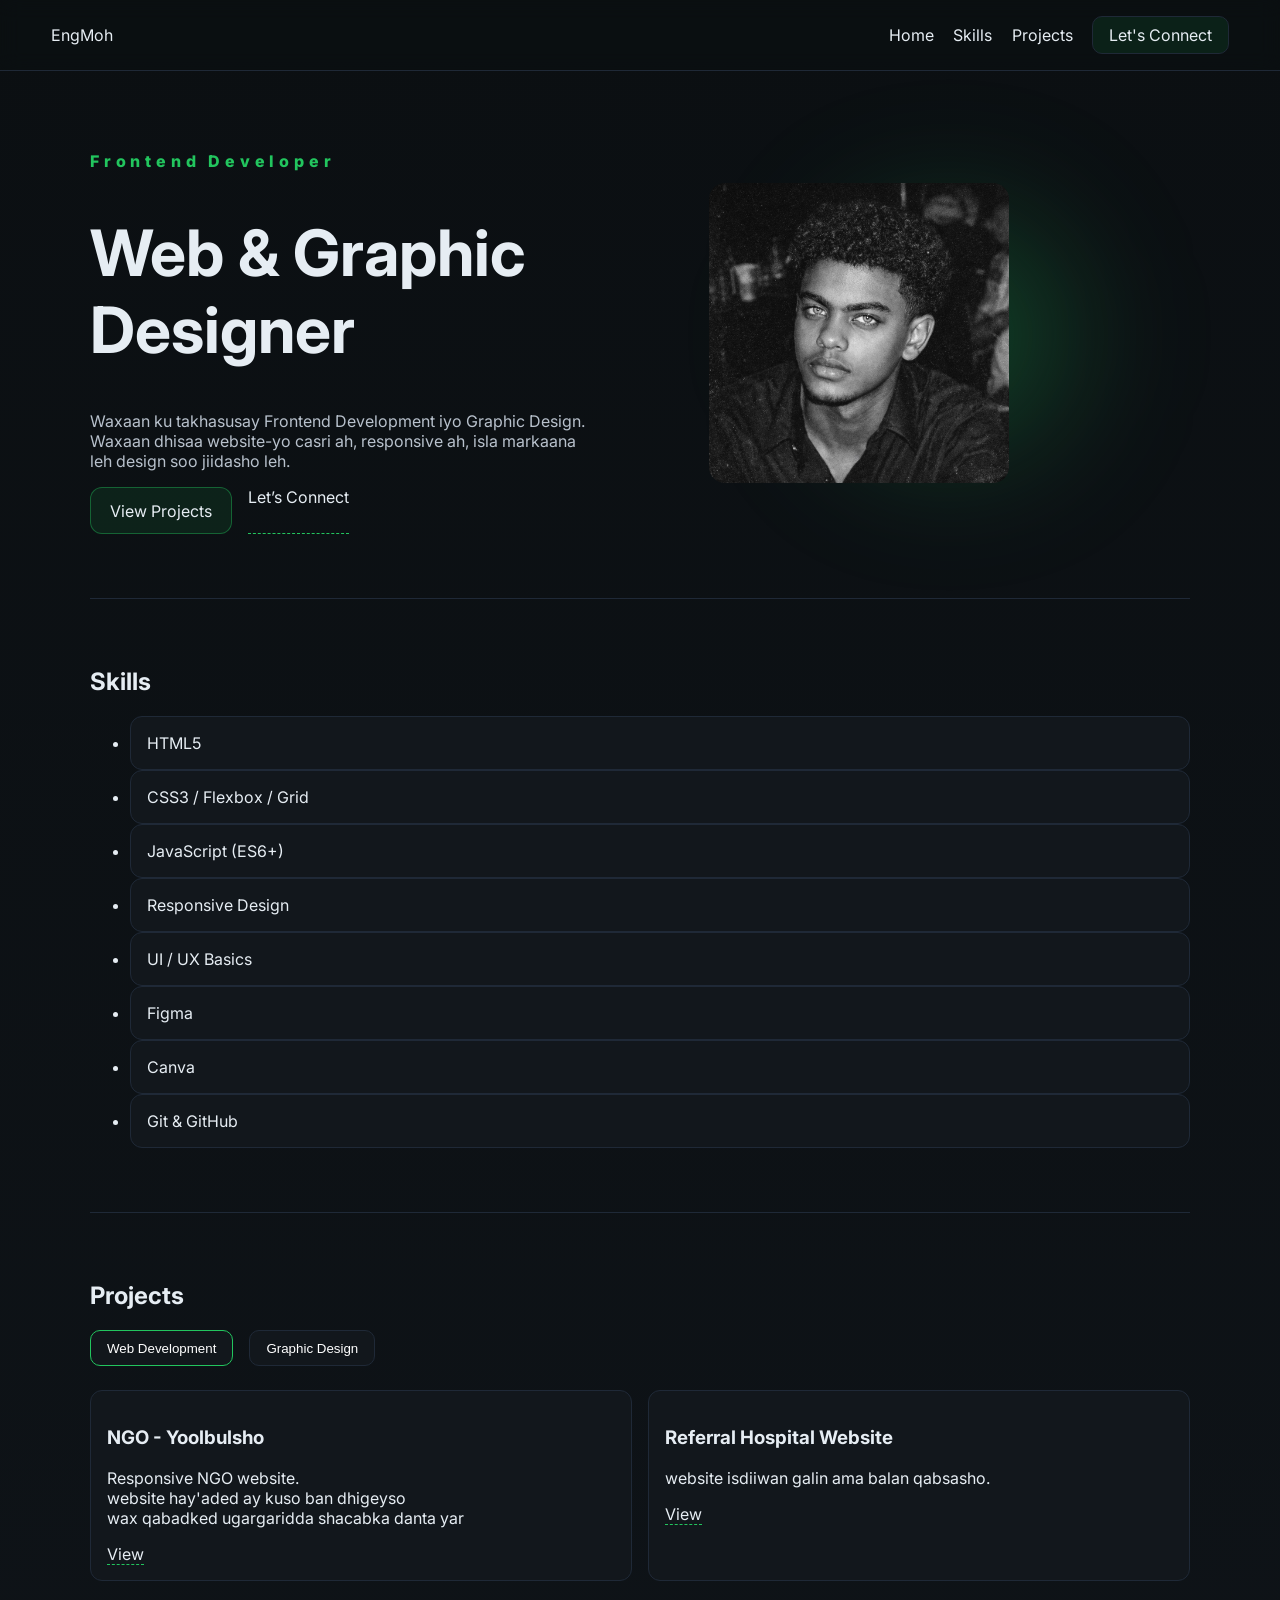
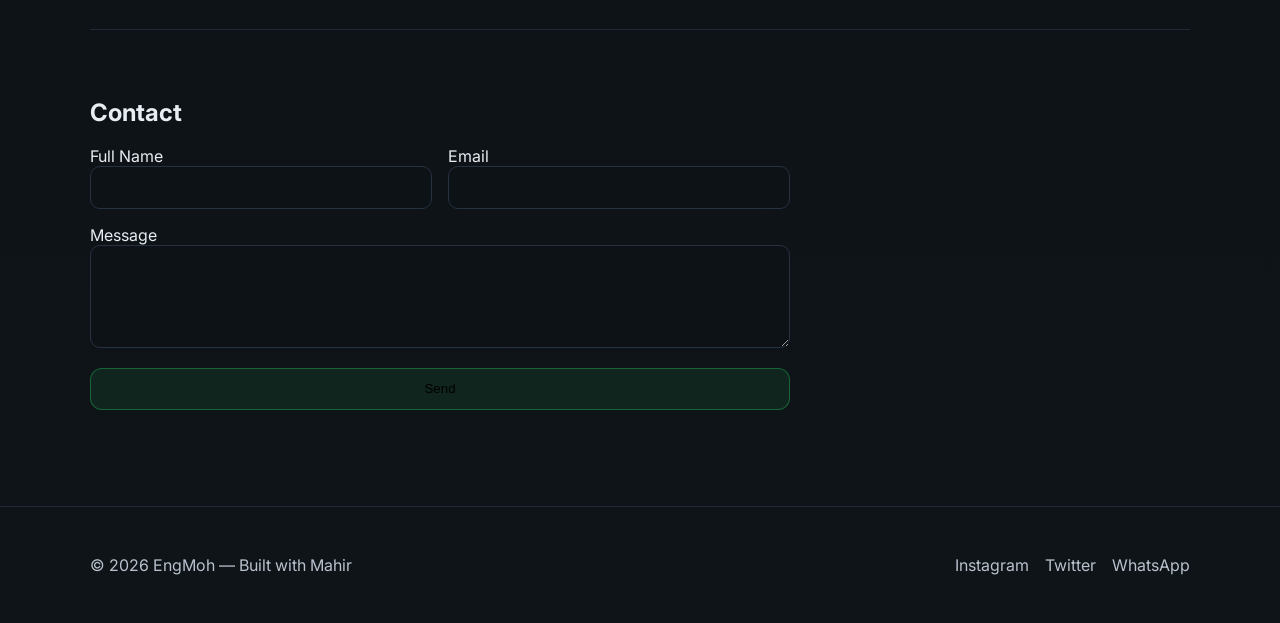
==== index.html @ 16ab398c "Add files via upload" ====
<!DOCTYPE html>
<html lang="so">
<head>
  <meta charset="UTF-8" />
  <meta name="viewport" content="width=device-width, initial-scale=1.0" />
  <title>EngMoh — Portfolio</title>

  <link rel="preconnect" href="https://fonts.googleapis.com">
  <link rel="preconnect" href="https://fonts.gstatic.com" crossorigin>
  <link href="https://fonts.googleapis.com/css2?family=Inter:wght@300;400;600;800&display=swap" rel="stylesheet">

  <link rel="stylesheet" href="style.css" />
</head>
<body>

  <!-- HEADER (waxba lagama beddelin) -->
  <header class="header">
    <a class="logo" href="#home">EngMoh</a>
    <button class="burger" id="burger" aria-label="Toggle menu" aria-expanded="false">☰</button>
    <nav class="nav" id="nav">
      <a href="#home" class="active">Home</a>
      <a href="#skills">Skills</a>
      <a href="#projects">Projects</a>
      <a href="#contact" class="btn">Let's Connect</a>
    </nav>
  </header>

  <!-- HOME -->
  <main id="home" class="hero container">
    <div class="hero-text">
      <p class="kicker">Frontend Developer</p>

      <h1 class="hero-h1">
        <span>Web</span> & <span>Graphic Designer</span>
      </h1>

      <p class="sub">
        Waxaan ku takhasusay Frontend Development iyo Graphic Design.<br/>
        Waxaan dhisaa website-yo casri ah, responsive ah, isla markaana leh design soo jiidasho leh.
      </p>

      <div class="cta">
        <a href="#projects" class="btn">View Projects</a>
        <a href="#contact" class="link">Let’s Connect</a>
      </div>
    </div>

    <div class="hero-art">
      <img class="profile-img" src="me.jpg" alt="Profile" />
      <div class="blob"></div>
    </div>
  </main>

  <!-- SKILLS -->
  <section id="skills" class="section container reveal">
    <h2>Skills</h2>
    <ul class="grid skills">
      <li>HTML5</li>
      <li>CSS3 / Flexbox / Grid</li>
      <li>JavaScript (ES6+)</li>
      <li>Responsive Design</li>
      <li>UI / UX Basics</li>
      <li>Figma</li>
      <li>Canva</li>
      <li>Git & GitHub</li>
    </ul>
  </section>

  <!-- PROJECTS -->
  <section id="projects" class="section container reveal">
    <h2>Projects</h2>

    <div class="project-tabs">
      <button class="tab active" data-tab="web">Web Development</button>
      <button class="tab" data-tab="design">Graphic Design</button>
    </div>

    <!-- WEB PROJECTS -->
    <div class="grid cards tab-content active" id="web">
      <article class="card">
        <h3>NGO - Yoolbulsho</h3>
        <p>Responsive NGO website. <br> website hay'aded ay kuso ban dhigeyso <br>wax qabadked ugargaridda shacabka danta yar</p>
        <a href="https://eng-mohamett.github.io/Yool-Bulsho" class="link">View</a>
      </article>

      <article class="card">
        <h3>Referral Hospital Website</h3>
        <p>website isdiiwan galin ama balan qabsasho.</p>
        <a href="https://eng-mohamett.github.io/Referral-hospital/" class="link">View</a>
      </article>
    </div>

    <!-- GRAPHIC DESIGN -->
    <div class="grid cards tab-content" id="design">
      <article class="card">
        <img src="design1.jpg" alt="Graphic Design">
        <p>Poster Design</p>
      </article>

      <article class="card">
        <img src="design2.jpg" alt="Graphic Design">
        <p>Social Media Banner</p>
      </article>
    </div>
  </section>

  <!-- CONTACT -->
  <section id="contact" class="section container reveal">
    <h2>Contact</h2>

    <form class="contact" onsubmit="handleSubmit(event)">
      <div class="row">
        <label>
          Full Name
          <input type="text" required>
        </label>

        <label>
          Email
          <input type="email" required>
        </label>
      </div>

      <label>
        Message
        <textarea rows="5"></textarea>
      </label>

      <button class="btn">Send</button>
      <p id="formStatus"></p>
    </form>
  </section>

  <!-- FOOTER -->
  <footer class="footer">
    <div class="container">
      <p>© <span id="year"></span> EngMoh — Built with Mahir</p>
      <ul class="social">
        <li><a href="#">Instagram</a></li>
        <li><a href="#">Twitter</a></li>
        <li><a href="wa.me/+252617086354">WhatsApp</a></li>
      </ul>
    </div>
  </footer>

  <script src="1.js"></script>
</body>
</html>
---- style.css ----
:root{
  --bg:#0b0f12;
  --panel:#12171c;
  --muted:#b8c1cc;
  --text:#e6edf3;
  --accent:#22c55e;
  --accent-2:#34d399;
  --ring:rgba(52,211,153,.35);
}

*{box-sizing:border-box}
body{
  margin:0;
  font-family:Inter,sans-serif;
  background:linear-gradient(180deg,var(--bg),#0f1419);
  color:var(--text);
}

a{text-decoration:none;color:inherit}
.container{width:min(1100px,92%);margin:auto}

/* HEADER */
.header{
  position:sticky;top:0;z-index:50;
  display:flex;justify-content:space-between;align-items:center;
  padding:1rem 4%;
  background:rgba(11,15,18,.6);
  backdrop-filter:blur(10px);
  border-bottom:1px solid #1f2937
}
.nav{display:flex;gap:1.2rem;align-items:center}
.nav .btn{padding:.5rem 1rem;border:1px solid #1f2937;border-radius:10px}
.burger{display:none;background:none;border:none;font-size:1.6rem;color:#fff}

/* HERO */
.hero{
  display:grid;
  grid-template-columns:1.1fr .9fr;
  gap:2rem;
  padding:4rem 0;
  align-items:center
}
.kicker{color:var(--accent);font-weight:800;letter-spacing:.3rem}
.hero-h1{font-size:clamp(2.5rem,5vw,4.5rem)}
.sub{color:var(--muted);max-width:50ch}

.cta{display:flex;gap:1rem;margin-top:1rem}
.btn{
  padding:.8rem 1.2rem;
  border-radius:12px;
  border:1px solid rgba(34,197,94,.4);
  background:rgba(34,197,94,.1)
}
.link{border-bottom:1px dashed var(--accent)}

.hero-art{position:relative}
.profile-img{
  width:300px;
  border-radius:16px;
  animation:float 3s ease-in-out infinite;
  z-index:1;
  position:relative
}
@keyframes float{
  0%,100%{transform:translateY(0)}
  50%{transform:translateY(-15px)}
}
.blob{
  position:absolute;
  inset:0;
  background:radial-gradient(circle,rgba(34,197,94,.4),transparent 60%);
  filter:blur(60px)
}

/* SECTIONS */
.section{padding:3rem 0;border-top:1px solid #1f2937}
.skills{grid-template-columns:repeat(auto-fit,minmax(180px,1fr))}
.skills li,.card{
  background:var(--panel);
  border:1px solid #1f2937;
  border-radius:12px;
  padding:1rem
}
.cards{grid-template-columns:repeat(auto-fit,minmax(250px,1fr))}
.card img{width:100%;border-radius:10px}

/* PROJECT TABS */
.project-tabs{display:flex;gap:1rem;margin-bottom:1.5rem}
.tab{
    color: white;
  padding:.6rem 1rem;
  border-radius:10px;
  border:1px solid #1f2937;
  background:var(--panel);
  cursor:pointer
}
.tab.active{border-color:var(--accent)}
.tab-content{display:none;gap: 1rem;}
.tab-content.active{display:grid}

/* CONTACT */
.contact{max-width:700px;display:grid;gap:1rem}
.row{display:grid;grid-template-columns:1fr 1fr;gap:1rem}
input,textarea{
  width:100%;
  padding:.8rem;
  border-radius:10px;
  border:1px solid #263241;
  background:#0d1217;
  color:#fff
}

/* FOOTER */
.footer{padding:2rem 0;border-top:1px solid #1f2937;color:var(--muted)}
.footer .container{display:flex;justify-content:space-between;flex-wrap:wrap}
.social{display:flex;gap:1rem;list-style:none;padding:0}

/* MOBILE */
@media(max-width:650px){
  .hero{grid-template-columns:1fr}
  .burger{display:block}
  .nav{
    display:none;
    position:absolute;
    top:64px;
    right:4%;
    flex-direction:column;
    background:var(--panel);
    padding:1rem;
    border-radius:12px
  }
  .hero-art{
    display:flex;
    justify-content:center
  }
  .profile-img{
    width:220px;
    animation:none
  }
  .row{grid-template-columns:1fr}
}
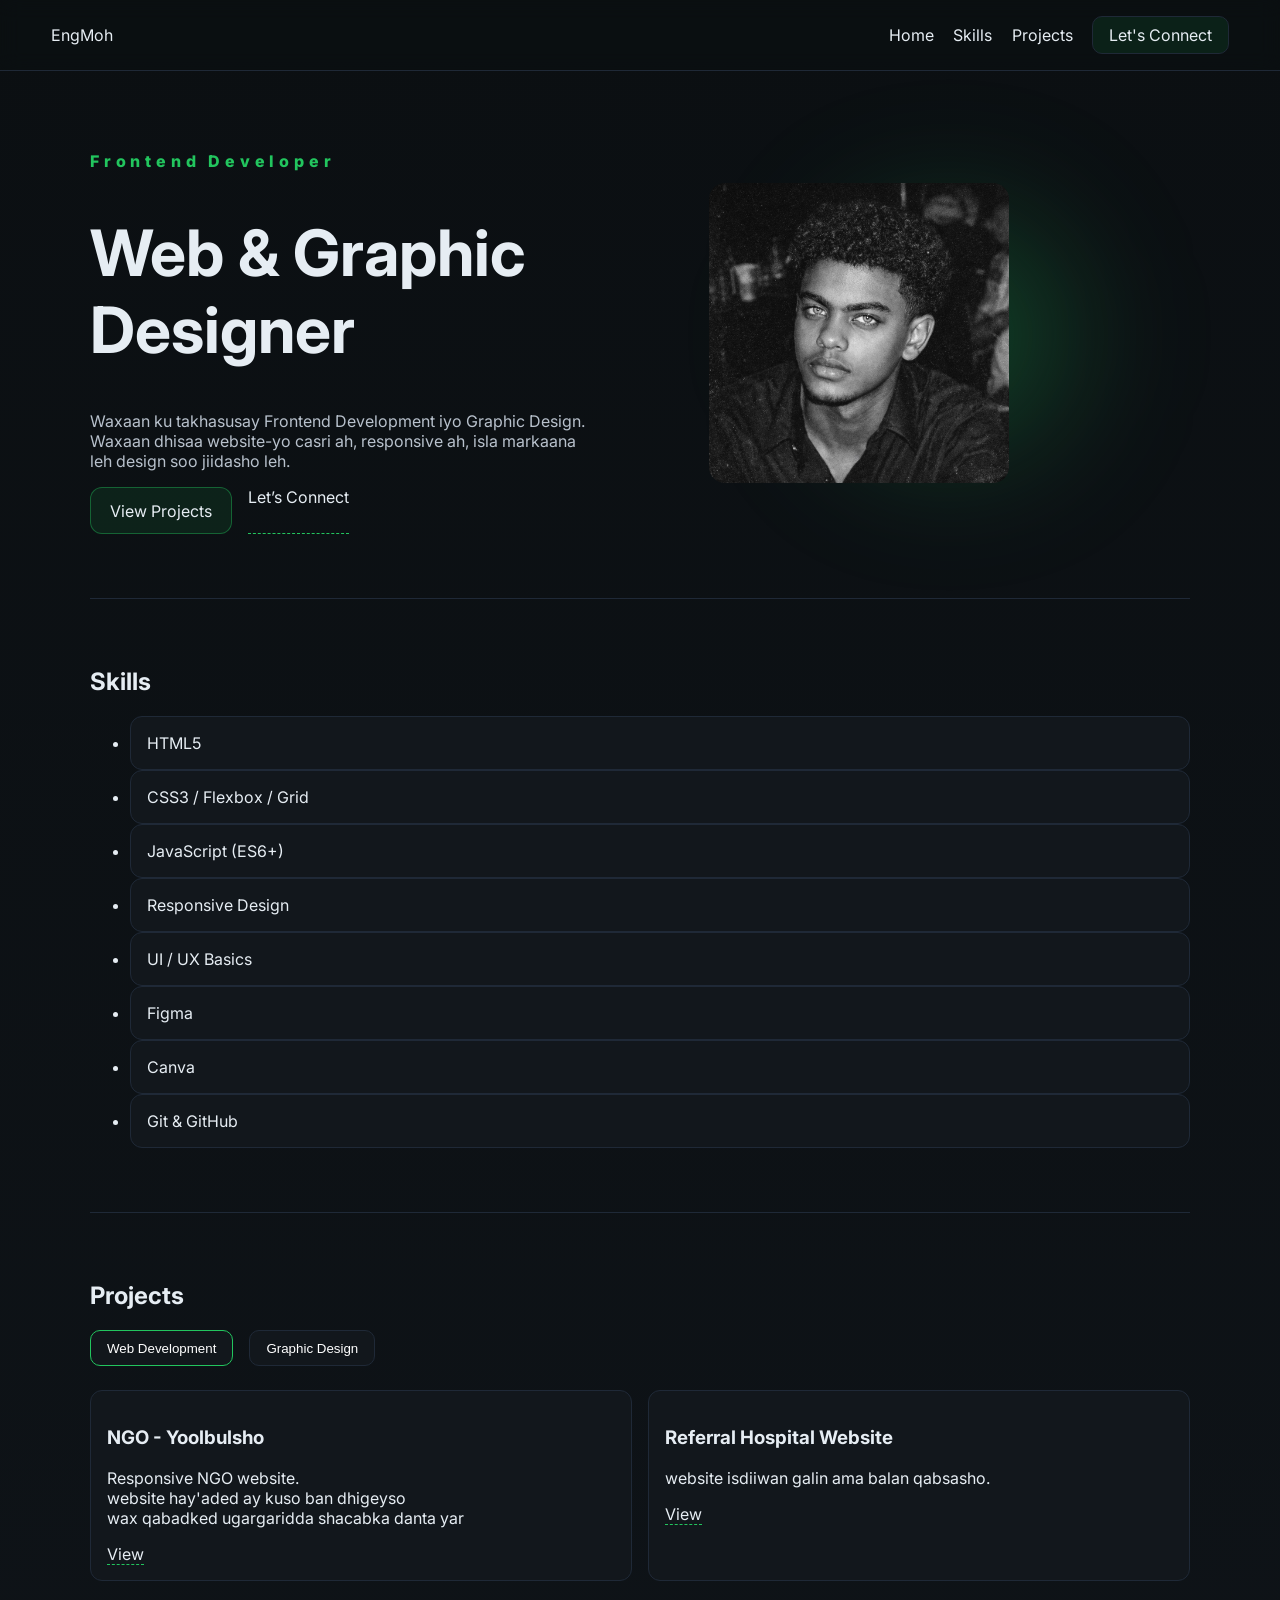
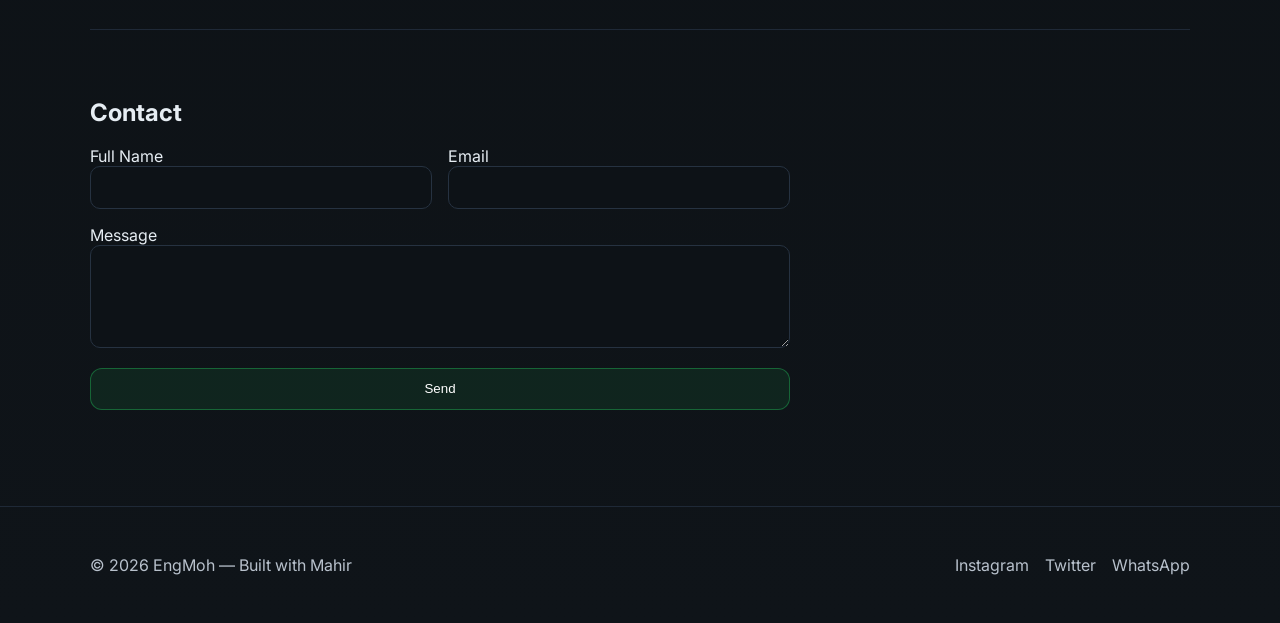
==== commit e25c5ccc: "Update index.html" ====
--- a/index.html
+++ b/index.html
@@ -3,6 +3,8 @@
 <head>
   <meta charset="UTF-8" />
   <meta name="viewport" content="width=device-width, initial-scale=1.0" />
+  <meta name="color-scheme" content="dark">
+<meta name="theme-color" content="#0b0f12">
   <title>EngMoh — Portfolio</title>
 
   <link rel="preconnect" href="https://fonts.googleapis.com">
@@ -146,3 +148,4 @@
   <script src="1.js"></script>
 </body>
 </html>
+
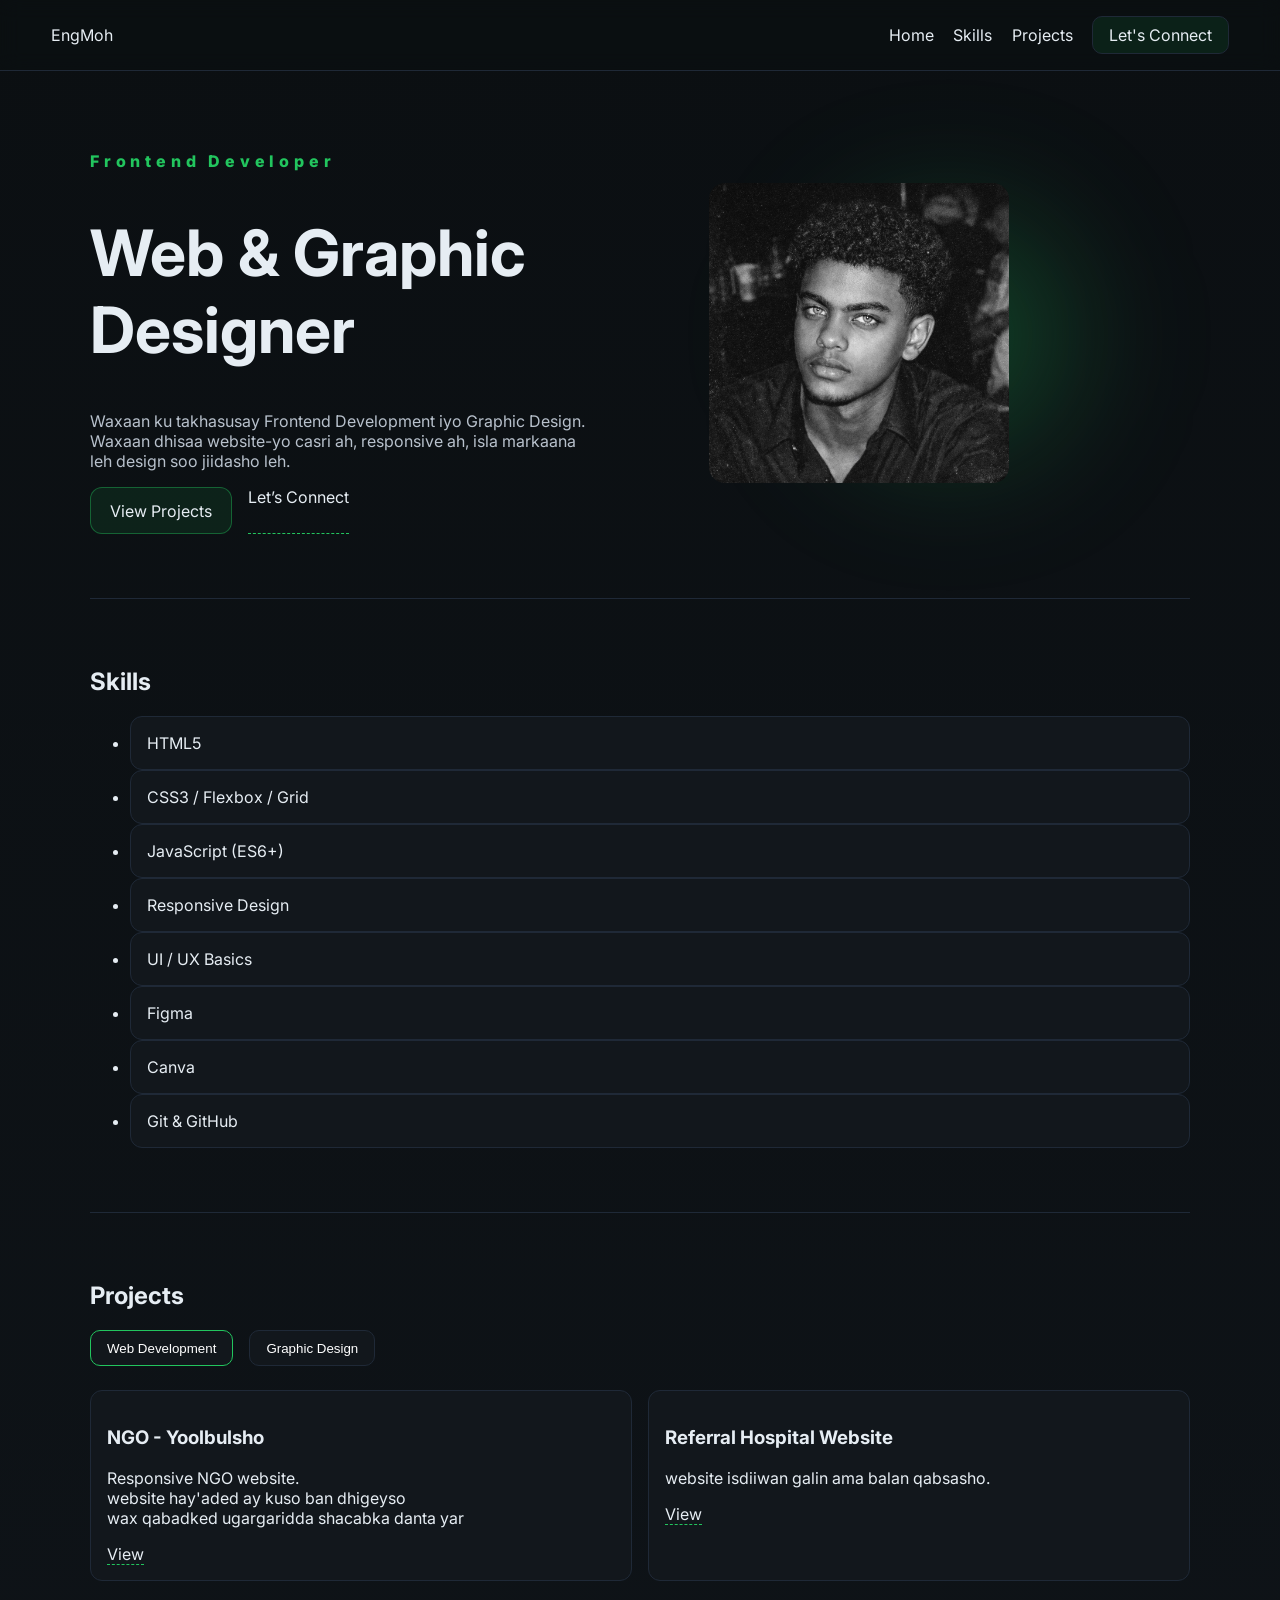
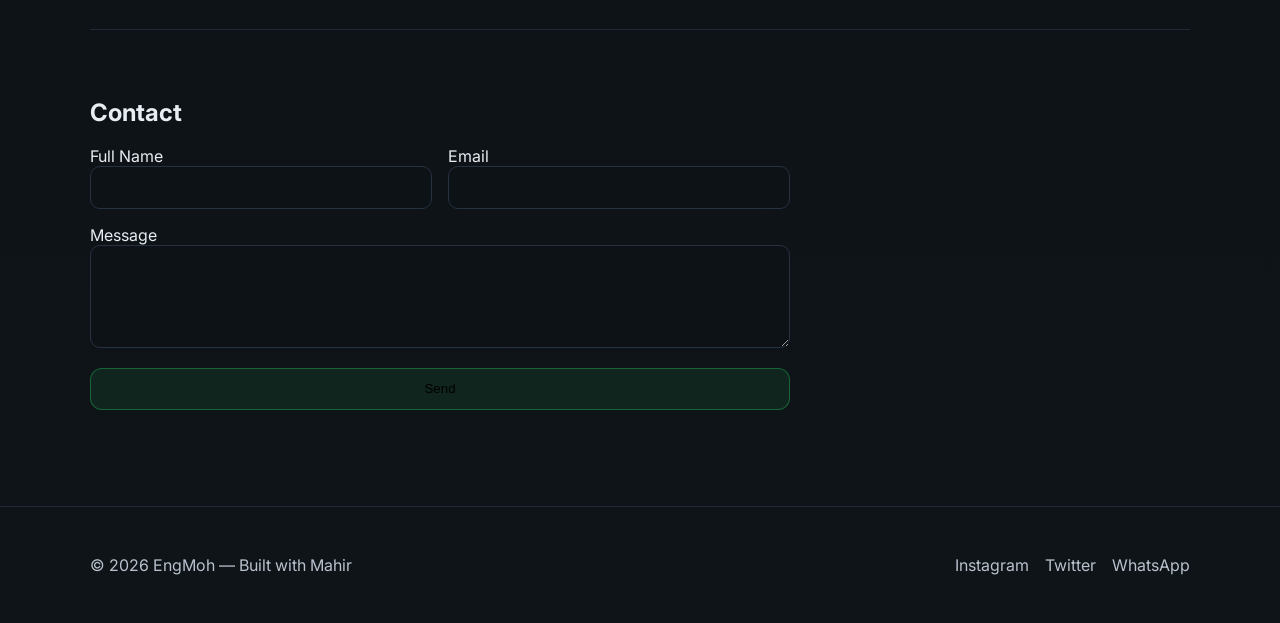
==== commit 6d49f3f6: "Update index.html" ====
--- a/index.html
+++ b/index.html
@@ -3,8 +3,8 @@
 <head>
   <meta charset="UTF-8" />
   <meta name="viewport" content="width=device-width, initial-scale=1.0" />
-  <meta name="color-scheme" content="dark">
-<meta name="theme-color" content="#0b0f12">
+  <meta name="theme-color" content="#0b0f0d">
+<meta name="apple-mobile-web-app-status-bar-style" content="black-translucent">
   <title>EngMoh — Portfolio</title>
 
   <link rel="preconnect" href="https://fonts.googleapis.com">
@@ -149,3 +149,4 @@
 </body>
 </html>
 
+
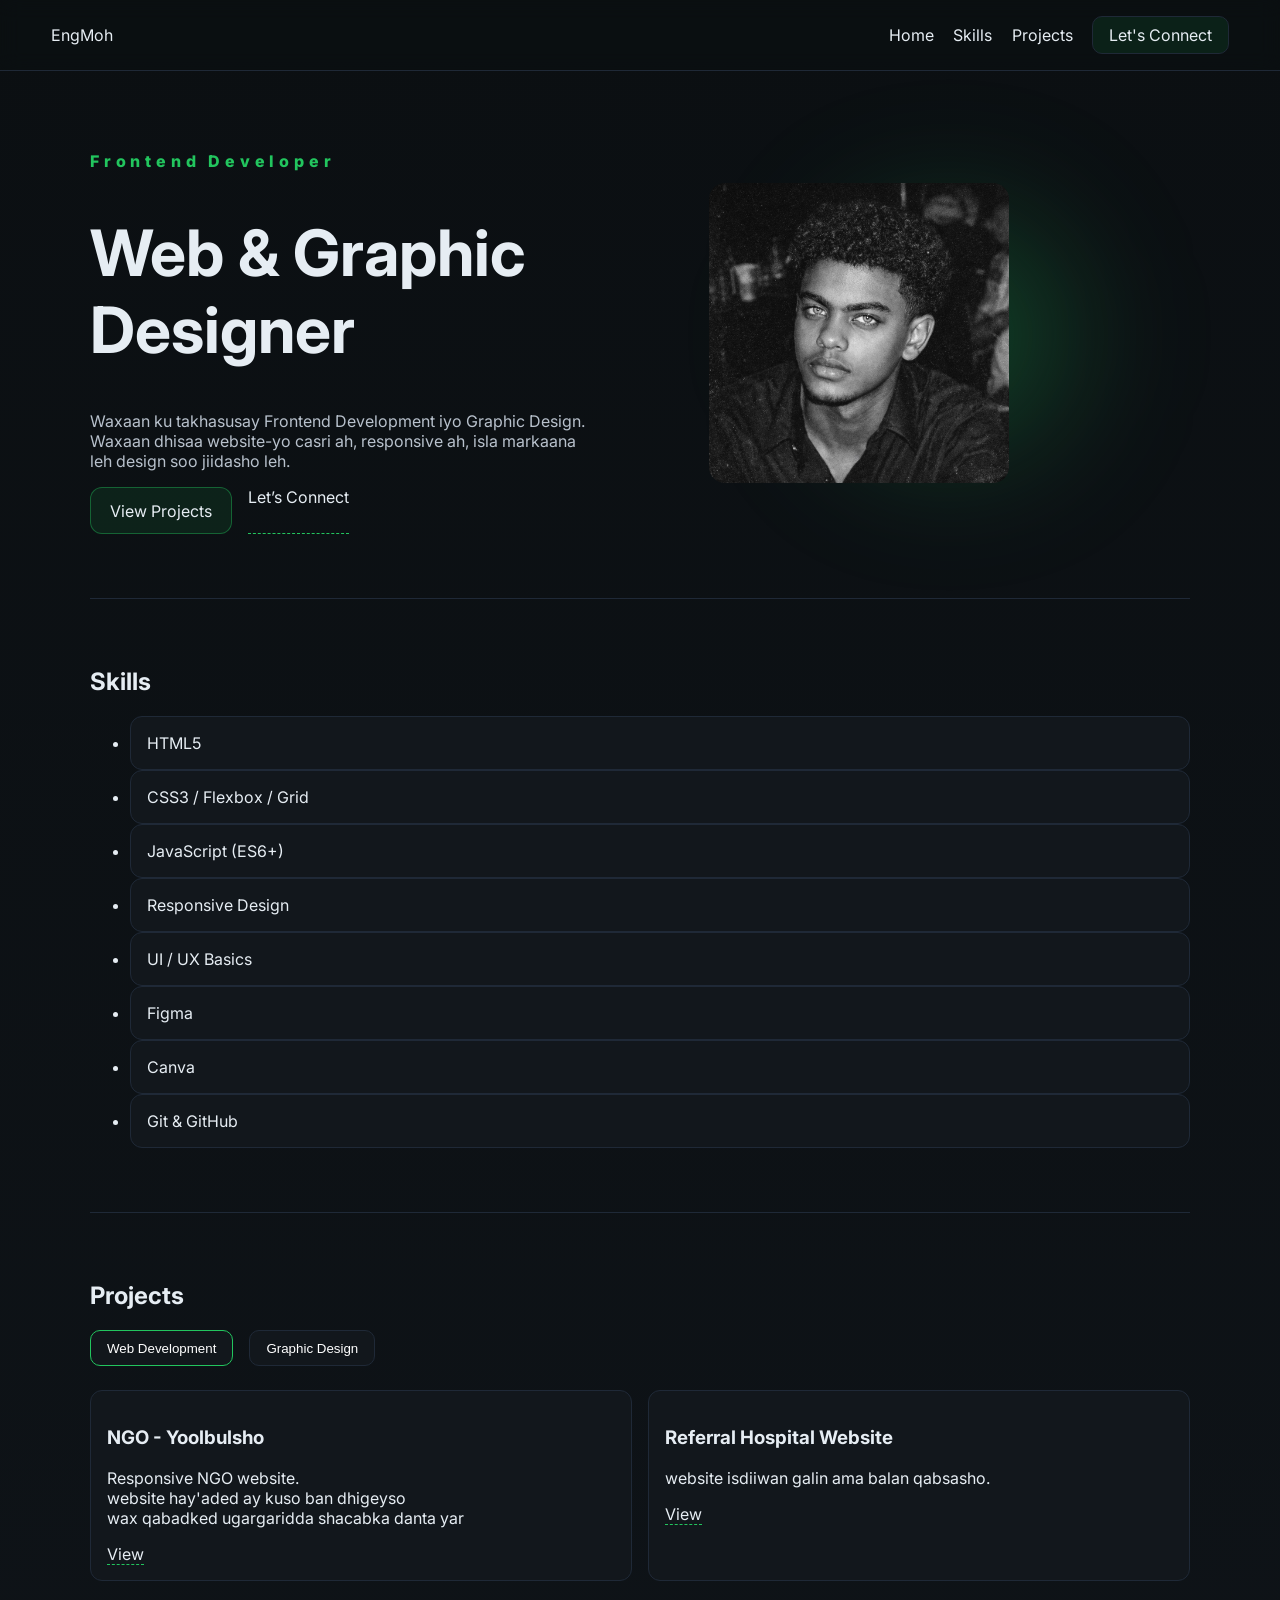
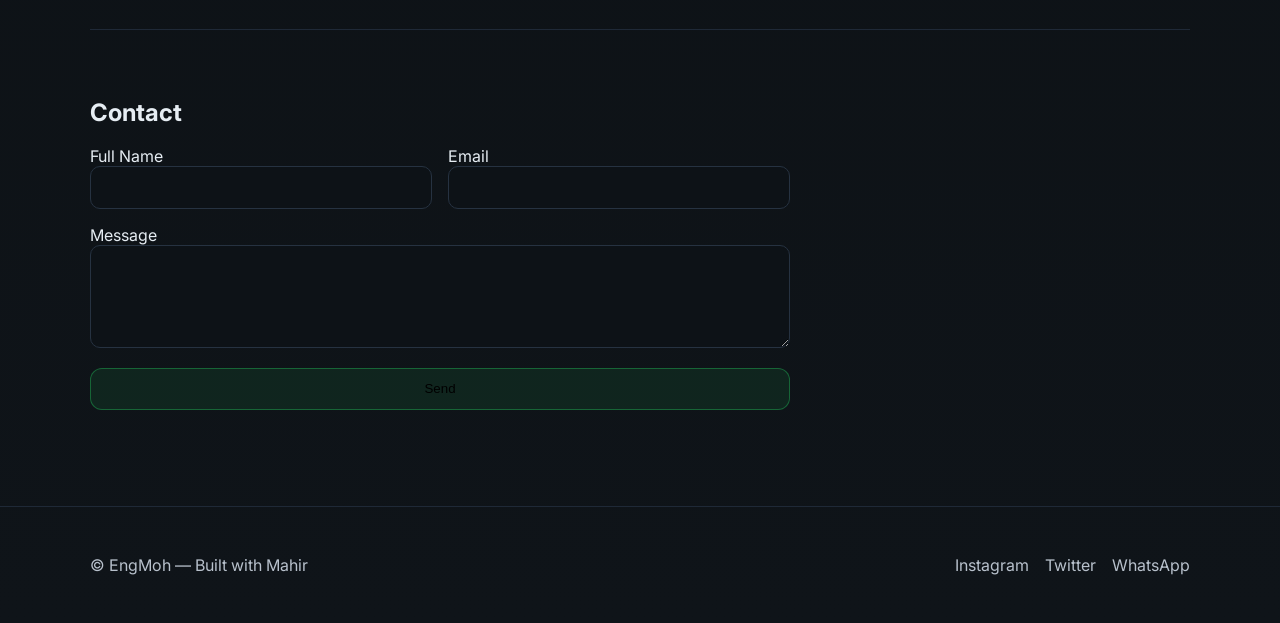
==== commit 85a6f781: "Update index.html" ====
--- a/index.html
+++ b/index.html
@@ -3,7 +3,7 @@
 <head>
   <meta charset="UTF-8" />
   <meta name="viewport" content="width=device-width, initial-scale=1.0" />
-  <meta name="theme-color" content="#0b0f0d">
+  <meta name="theme-color" content="#0b0f0e">
 <meta name="apple-mobile-web-app-status-bar-style" content="black-translucent">
   <title>EngMoh — Portfolio</title>
 
@@ -145,8 +145,30 @@
     </div>
   </footer>
 
-  <script src="1.js"></script>
+  
+  <script src="https://www.gstatic.com/firebasejs/9.22.0/firebase-app-compat.js"></script>
+<script src="https://www.gstatic.com/firebasejs/9.22.0/firebase-database-compat.js"></script>
+
+<script>
+  // Firebase Configuration
+  const firebaseConfig = {
+    apiKey: "AIzaSyB6eNH-U-4IHjgiLsZ7Ezi6sLYNYlr9uaE",
+    authDomain: "engmo-port.firebaseapp.com",
+    databaseURL: "https://engmo-port-default-rtdb.firebaseio.com",
+    projectId: "engmo-port",
+    storageBucket: "engmo-port.firebasestorage.app",
+    messagingSenderId: "555854261992",
+    appId: "1:555854261992:web:64852b9482a34caf3fe35d"
+  };
+  
+  // Initialize Firebase
+  firebase.initializeApp(firebaseConfig);
+  const database = firebase.database();
+</script>
+<script src="1.js"></script>
+
 </body>
 </html>
 
 
+
--- a/style.css
+++ b/style.css
@@ -1,4 +1,10 @@
 :root{
+    margin: 0;
+  padding: 0;
+  width: 100%;
+  height: 100%;
+  background: #0b0f0e;
+  overflow-x: hidden;
   --bg:#0b0f12;
   --panel:#12171c;
   --muted:#b8c1cc;
@@ -10,7 +16,7 @@
 
 *{box-sizing:border-box}
 body{
-  margin:0;
+  margin: 0;
   font-family:Inter,sans-serif;
   background:linear-gradient(180deg,var(--bg),#0f1419);
   color:var(--text);
@@ -24,6 +30,7 @@
   position:sticky;top:0;z-index:50;
   display:flex;justify-content:space-between;align-items:center;
   padding:1rem 4%;
+ /* background: linear-gradient(180deg, #0b0f0e, #020403);*/
   background:rgba(11,15,18,.6);
   backdrop-filter:blur(10px);
   border-bottom:1px solid #1f2937
@@ -139,3 +146,6 @@
   }
   .row{grid-template-columns:1fr}
 }
+
+
+
